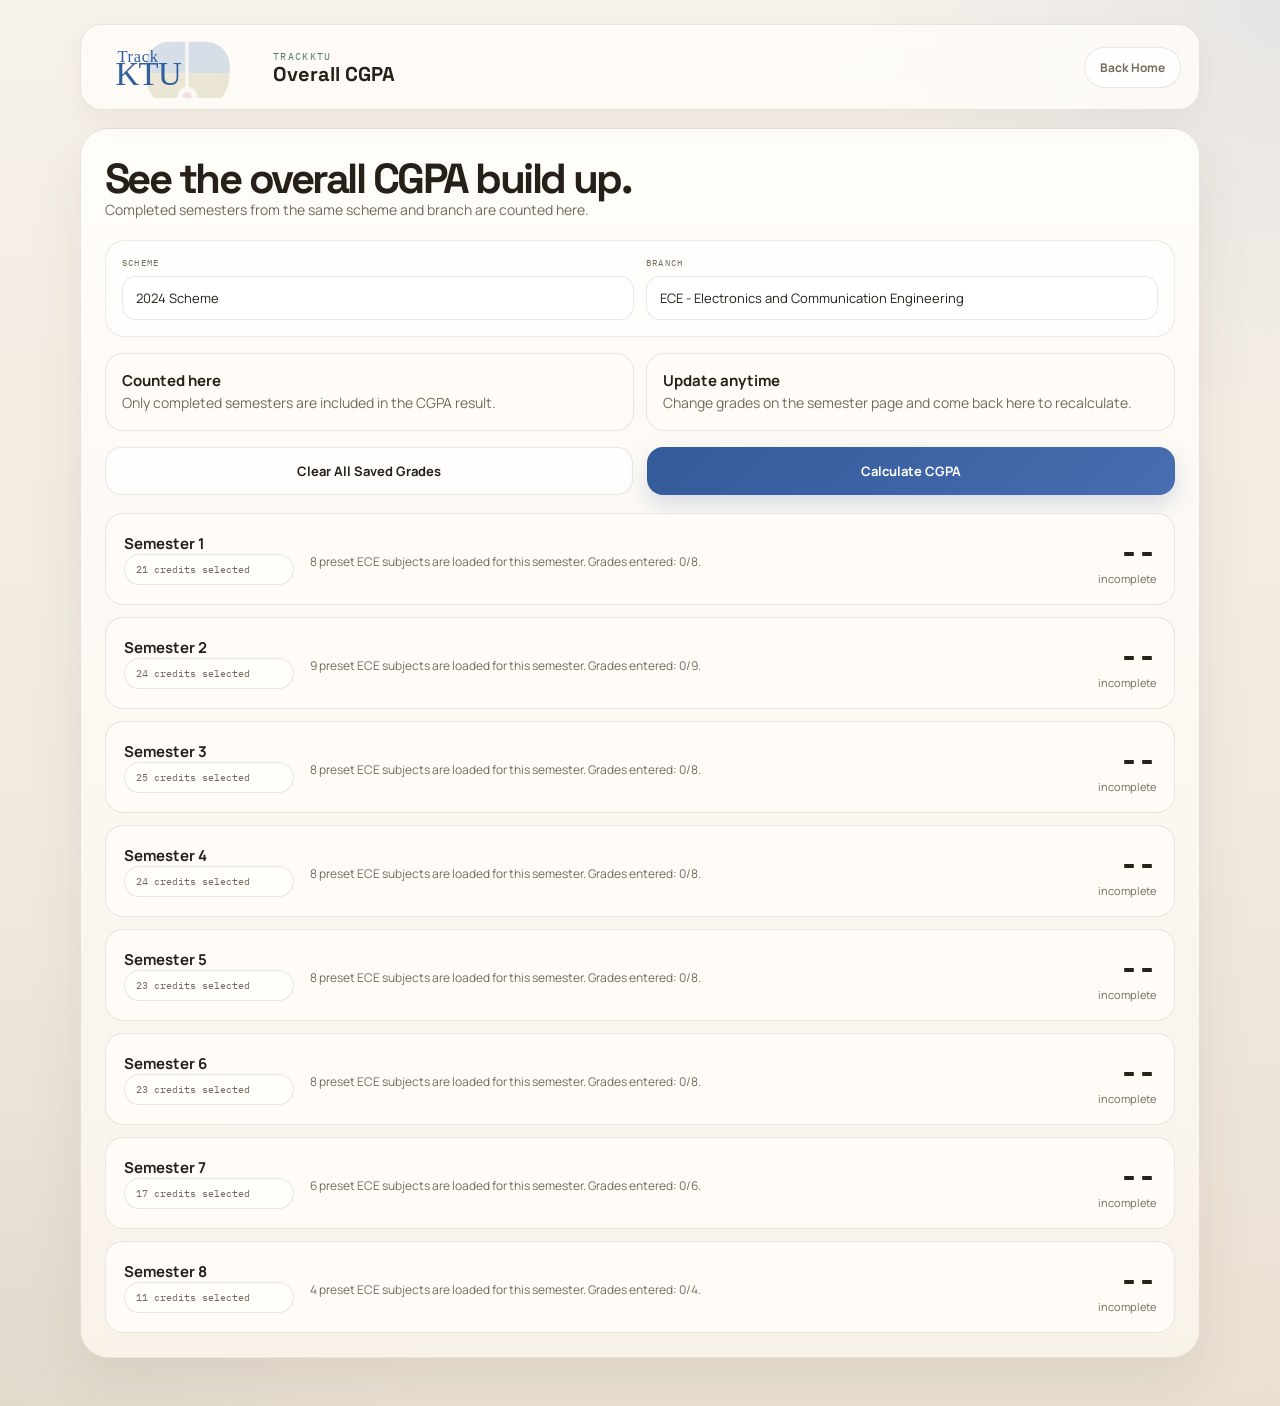
==== cgpa.html @ 6e009ef2 "Launch TrackKTU website" ====
<!DOCTYPE html>
<html lang="en">
<head>
<meta charset="UTF-8">
<meta name="viewport" content="width=device-width, initial-scale=1.0">
<title>TrackKTU - Overall CGPA</title>
<meta name="description" content="Track overall KTU CGPA across completed semesters using saved SGPA entries in TrackKTU.">
<meta name="theme-color" content="#355a9a">
<link rel="icon" href="favicon.svg" type="image/svg+xml">
<link rel="manifest" href="site.webmanifest">
<link rel="preconnect" href="https://fonts.googleapis.com">
<link rel="preconnect" href="https://fonts.gstatic.com" crossorigin>
<link href="https://fonts.googleapis.com/css2?family=IBM+Plex+Mono:wght@400;600;700&family=Manrope:wght@400;500;600;700;800&family=Space+Grotesk:wght@500;700&display=swap" rel="stylesheet">
<link rel="stylesheet" href="styles.css">
</head>
<body data-page="cgpa">
<div class="shell page-stack">
  <header class="topbar">
    <div class="brand">
      <div class="logo"><img src="trackktu-logo.svg" alt="TrackKTU logo"></div>
      <div>
        <div class="eyebrow">TrackKTU</div>
        <div class="title" style="margin-bottom:0;">Overall CGPA</div>
      </div>
    </div>
    <a class="nav-link" href="index.html">Back Home</a>
  </header>

  <section class="panel">
    <div class="page-headline">
      <div>
        <h1 style="font-size:clamp(28px,5vw,42px);margin-top:6px;">See the overall CGPA build up.</h1>
        <p>Completed semesters from the same scheme and branch are counted here.</p>
      </div>
    </div>

    <div class="controls" style="grid-template-columns:repeat(2, 1fr);">
      <div class="field">
        <label>Scheme</label>
        <select id="scheme-select"></select>
      </div>
      <div class="field">
        <label>Branch</label>
        <select id="branch-select"></select>
      </div>
    </div>

    <div class="semester-top" style="margin-top:16px;">
      <div class="notice">
        <h3>Counted here</h3>
        <p>Only completed semesters are included in the CGPA result.</p>
      </div>
      <div class="notice">
        <h3>Update anytime</h3>
        <p>Change grades on the semester page and come back here to recalculate.</p>
      </div>
    </div>

    <div class="actions" style="margin-top: 16px;">
      <button class="btn btn-secondary" id="clear-all-btn" type="button">Clear All Saved Grades</button>
      <button class="btn btn-primary" id="calc-cgpa-btn" type="button">Calculate CGPA</button>
    </div>

    <div class="semester-list" id="semester-list"></div>

    <div class="result-card" id="cgpa-result">
      <div class="title">Cumulative GPA</div>
      <div class="result-value" id="cgpa-value">--</div>
      <div id="cgpa-badge"></div>
      <div class="metrics">
        <div class="stat-card"><div class="k">Completed Semesters</div><div class="v" id="cgpa-completed">--</div></div>
        <div class="stat-card"><div class="k">Total Credits</div><div class="v" id="cgpa-total-credits">--</div></div>
        <div class="stat-card"><div class="k">Equivalent %</div><div class="v" id="cgpa-percent">--</div></div>
        <div class="stat-card"><div class="k">Scope</div><div class="v" id="cgpa-scope">--</div></div>
      </div>
    </div>
  </section>
</div>

<div class="toast" id="toast"></div>
<script src="app.js"></script>
</body>
</html>
---- styles.css ----
:root {
    --bg: #f5f1ea;
    --bg2: #ece4d8;
    --surface: rgba(255, 253, 249, 0.92);
    --card: rgba(255, 252, 247, 0.98);
    --line: rgba(82, 68, 46, 0.12);
    --blue: #355a9a;
    --mint: #4f7b70;
    --gold: #9a7440;
    --rose: #9f6670;
    --ink: #171411;
    --text: #262019;
    --muted: #746a5d;
    --mono: "IBM Plex Mono", monospace;
    --sans: "Manrope", sans-serif;
    --display: "Space Grotesk", var(--sans);
    --shadow: 0 22px 54px rgba(70, 54, 34, 0.08);
    --shadow-soft: 0 10px 26px rgba(70, 54, 34, 0.05);
  }

  * { box-sizing: border-box; margin: 0; padding: 0; }

  body {
    min-height: 100vh;
    color: var(--text);
    font-family: var(--sans);
    background:
      radial-gradient(circle at top right, rgba(53, 90, 154, 0.08), transparent 22%),
      radial-gradient(circle at bottom left, rgba(79, 123, 112, 0.06), transparent 24%),
      linear-gradient(180deg, #f6f1ea 0%, #f0e9de 58%, #e9e0d1 100%);
    padding: 24px 14px 48px;
    overflow-x: hidden;
  }

  a { color: var(--blue); }

  .shell {
    width: min(100%, 1120px);
    margin: 0 auto;
  }

  .page-stack {
    display: grid;
    gap: 18px;
  }

  .topbar {
    display: flex;
    justify-content: space-between;
    align-items: center;
    gap: 12px;
    padding: 14px 18px;
    border: 1px solid var(--line);
    border-radius: 22px;
    background: rgba(255, 253, 249, 0.82);
    box-shadow: var(--shadow-soft);
    backdrop-filter: blur(14px);
  }

  .topbar .brand {
    display: flex;
    align-items: center;
    gap: 10px;
  }

  .topbar .logo {
    width: 164px;
    height: 56px;
    display: inline-flex;
    align-items: center;
    justify-content: center;
    flex: 0 0 auto;
  }

  .topbar .logo img {
    display: block;
    width: 100%;
    height: auto;
  }

  .nav-link {
    display: inline-flex;
    align-items: center;
    padding: 11px 15px;
    border-radius: 999px;
    border: 1px solid var(--line);
    background: rgba(255,255,255,0.74);
    color: var(--muted);
    text-decoration: none;
    font-size: 12px;
    font-weight: 700;
    letter-spacing: 0.01em;
  }

  .nav-link.active {
    background: rgba(53, 90, 154, 0.12);
    color: var(--ink);
  }

  .hero,
  .panel {
    border: 1px solid var(--line);
    border-radius: 28px;
    background: linear-gradient(180deg, rgba(255, 253, 249, 0.98), rgba(248, 242, 234, 0.98));
    box-shadow: var(--shadow);
  }

  .hero {
    padding: 28px;
    position: relative;
    overflow: hidden;
  }

  .hero::before,
  .hero::after {
    content: "";
    position: absolute;
    border-radius: 999px;
    pointer-events: none;
  }

  .hero::before {
    width: 260px;
    height: 260px;
    right: -110px;
    top: -120px;
    background: radial-gradient(circle, rgba(53, 90, 154, 0.14), transparent 72%);
  }

  .hero::after {
    width: 220px;
    height: 220px;
    left: -85px;
    bottom: -95px;
    background: radial-gradient(circle, rgba(79, 123, 112, 0.12), transparent 72%);
  }

  .panel-head,
  .branch-summary {
    position: relative;
    z-index: 1;
    display: flex;
    justify-content: space-between;
    gap: 16px;
    align-items: flex-start;
  }

  .hero-copy {
    position: relative;
    z-index: 1;
    display: flex;
    flex-direction: column;
    gap: 14px;
  }

  .hero-copy p {
    max-width: 520px;
  }

  .brand {
    display: flex;
    gap: 12px;
    align-items: center;
  }

  .eyebrow,
  .helper,
  .footer {
    font-family: var(--mono);
    font-size: 10px;
    letter-spacing: 1.3px;
    text-transform: uppercase;
    color: var(--mint);
  }

  h1 {
    margin-top: 2px;
    font-family: var(--display);
    font-size: clamp(34px, 6vw, 60px);
    line-height: 0.96;
    letter-spacing: -0.06em;
  }

  h1 span { color: var(--blue); }

  .subtitle,
  .copy,
  .notice p {
    position: relative;
    z-index: 1;
    max-width: 760px;
    color: var(--muted);
    font-size: 14px;
    line-height: 1.65;
  }

  .pills {
    display: flex;
    flex-wrap: wrap;
    gap: 10px;
    justify-content: flex-start;
  }

  .pill,
  .credit-pill,
  .sem-pill,
  .badge {
    padding: 8px 11px;
    border-radius: 999px;
    border: 1px solid rgba(82, 68, 46, 0.12);
    background: rgba(255,255,255,0.52);
    color: var(--muted);
    font-family: var(--mono);
    font-size: 10px;
    white-space: nowrap;
  }

  .home-grid {
    position: relative;
    z-index: 1;
    display: grid;
    grid-template-columns: minmax(280px, 0.92fr) minmax(0, 1.08fr);
    gap: 28px;
    align-items: stretch;
  }

  .portal-grid {
    display: grid;
    grid-template-columns: repeat(2, minmax(0, 1fr));
    gap: 14px;
  }

  .portal-card {
    position: relative;
    display: flex;
    flex-direction: column;
    justify-content: space-between;
    min-height: 170px;
    padding: 22px;
    border-radius: 24px;
    border: 1px solid rgba(82, 68, 46, 0.12);
    background: rgba(255, 255, 255, 0.66);
    color: var(--text);
    text-decoration: none;
    box-shadow: var(--shadow-soft);
    transition: transform 0.18s ease, box-shadow 0.18s ease, border-color 0.18s ease;
  }

  .portal-card:hover {
    transform: translateY(-2px);
    box-shadow: var(--shadow);
  }

  .portal-card-ref {
    grid-column: 1 / -1;
    min-height: 144px;
  }

  .portal-card-sgpa {
    background: linear-gradient(180deg, rgba(241, 246, 255, 0.96), rgba(255, 255, 255, 0.8));
  }

  .portal-card-cgpa {
    background: linear-gradient(180deg, rgba(240, 248, 245, 0.96), rgba(255, 255, 255, 0.8));
  }

  .portal-card-ref {
    background: linear-gradient(180deg, rgba(251, 246, 238, 0.96), rgba(255, 255, 255, 0.8));
  }

  .portal-index {
    font-family: var(--mono);
    font-size: 10px;
    letter-spacing: 1.2px;
    color: var(--muted);
  }

  .portal-title {
    margin-top: auto;
    font-family: var(--display);
    font-size: 27px;
    line-height: 1;
    letter-spacing: -0.05em;
    color: var(--ink);
  }

  .portal-copy {
    margin-top: 10px;
    max-width: 260px;
    color: var(--muted);
    font-size: 13px;
    line-height: 1.55;
  }

  .stats,
  .controls,
  .metrics,
  .grade-grid,
  .semester-top {
    display: grid;
    gap: 12px;
  }

  .controls { margin-top: 18px; grid-template-columns: repeat(4, 1fr); }
  .stats { margin-top: 16px; grid-template-columns: repeat(4, 1fr); }
  .metrics,
  .grade-grid,
  .semester-top { grid-template-columns: repeat(2, 1fr); }

  .stat-card,
  .course-card,
  .semester-card,
  .result-card,
  .notice,
  .grade-card {
    border: 1px solid var(--line);
    border-radius: 18px;
    background: var(--card);
  }

  .stat-card,
  .notice,
  .grade-card,
  .result-card {
    padding: 16px;
  }

  .stat-card .k,
  .metric .k,
  .section-tag,
  .field label,
  th {
    font-family: var(--mono);
    font-size: 9px;
    letter-spacing: 1.2px;
    text-transform: uppercase;
    color: var(--muted);
  }

  .stat-card .v,
  .metric .v,
  .branch-chip .v {
    margin-top: 6px;
    font-family: var(--mono);
    font-size: 18px;
    font-weight: 700;
  }

  .branch-chip p,
  .semester-copy,
  .course-meta {
    margin-top: 6px;
    color: var(--muted);
    font-size: 12px;
    line-height: 1.55;
  }

  .btn {
    border: none;
    font-family: var(--sans);
    font-size: 13px;
    font-weight: 700;
    cursor: pointer;
  }

  .panel {
    padding: 24px;
  }

  .panel-head {
    padding-bottom: 14px;
    margin-bottom: 4px;
    border-bottom: 1px solid rgba(255,255,255,0.06);
  }

  .title {
    font-family: var(--display);
    font-size: 20px;
    font-weight: 800;
    line-height: 1.1;
    margin-bottom: 4px;
  }

  .helper {
    color: var(--muted);
    max-width: 360px;
    line-height: 1.6;
  }

  .page-headline {
    display: flex;
    justify-content: space-between;
    gap: 12px;
    align-items: flex-start;
    margin-bottom: 14px;
  }

  .page-headline p {
    color: var(--muted);
    font-size: 14px;
    line-height: 1.6;
    max-width: 560px;
  }

  .field label {
    display: block;
    margin-bottom: 8px;
  }

  .controls {
    padding: 16px;
    border: 1px solid rgba(82, 68, 46, 0.1);
    border-radius: 20px;
    background: rgba(255,255,255,0.54);
  }

  .field select,
  .field input {
    width: 100%;
    background: rgba(255,255,255,0.92);
    color: var(--text);
    border: 1px solid var(--line);
    border-radius: 14px;
    padding: 12px 13px;
    font-family: var(--sans);
    font-size: 13px;
    outline: none;
    appearance: none;
  }

  .field select:focus,
  .field input:focus {
    border-color: var(--blue);
    box-shadow: 0 0 0 4px rgba(53, 90, 154, 0.08);
  }

  .course-list,
  .semester-list {
    display: flex;
    flex-direction: column;
    gap: 12px;
    margin-top: 18px;
  }

  .course-card,
  .semester-card {
    padding: 18px;
  }

  .course-card {
    display: grid;
    grid-template-columns: minmax(0, 1.6fr) 104px 132px 168px;
    gap: 16px;
    align-items: center;
  }

  .course-name,
  .semester-title,
  .notice h3 {
    font-size: 15px;
    font-weight: 700;
  }

  .course-name {
    position: relative;
    display: inline-block;
    z-index: 0;
    font-family: var(--display);
    font-size: 18px;
    letter-spacing: -0.03em;
    line-height: 1.2;
    padding: 1px 4px 2px 2px;
  }

  .course-name::after {
    content: "";
    position: absolute;
    left: -4px;
    right: -8px;
    bottom: 0.14em;
    height: 0.58em;
    border-radius: 8px 3px 7px 4px;
    background: rgba(255, 225, 116, 0.58);
    transform: rotate(-1.4deg);
    z-index: -1;
    filter: saturate(1.02);
  }

  .course-card:nth-child(3n + 2) .course-name::after {
    background: rgba(164, 224, 200, 0.5);
    transform: rotate(0.8deg);
  }

  .course-card:nth-child(3n) .course-name::after {
    background: rgba(168, 195, 255, 0.46);
    transform: rotate(-0.5deg);
  }

  .actions {
    display: grid;
    grid-template-columns: repeat(2, 1fr);
    gap: 14px;
    margin-top: 18px;
  }

  .btn {
    border-radius: 16px;
    padding: 14px 16px;
    transition: transform 0.16s ease, box-shadow 0.16s ease, border-color 0.16s ease;
  }

  .btn-primary {
    background: linear-gradient(135deg, #355a9a, #486db0);
    color: #fff;
    box-shadow: 0 10px 22px rgba(53, 90, 154, 0.18);
  }

  .btn-secondary {
    background: rgba(255,255,255,0.78);
    color: var(--text);
    border: 1px solid var(--line);
  }

  .btn:hover {
    transform: translateY(-1px);
  }

  .btn-secondary:hover {
    border-color: rgba(53, 90, 154, 0.24);
  }

  .result-card { display: none; margin-top: 18px; }
  .result-card.visible {
    display: block;
    background: linear-gradient(180deg, rgba(255,255,255,0.9), rgba(246, 242, 236, 0.96));
  }

  .result-value {
    font-family: var(--mono);
    font-size: 54px;
    line-height: 1;
    color: var(--mint);
    margin: 12px 0 14px;
  }

  .badge.distinction { color: var(--mint); border-color: rgba(33,221,181,0.2); }
  .badge.first { color: var(--blue); border-color: rgba(94,143,255,0.2); }
  .badge.pass { color: var(--gold); border-color: rgba(255,191,99,0.2); }

  .semester-card {
    display: grid;
    grid-template-columns: 170px minmax(0, 1fr) 120px;
    gap: 16px;
    align-items: center;
  }

  .semester-score {
    text-align: right;
  }

  .semester-score .sgpa {
    font-family: var(--mono);
    font-size: 30px;
    font-weight: 700;
  }

  .verified-credit {
    background: rgba(53, 90, 154, 0.1);
    border-color: rgba(53, 90, 154, 0.18);
    color: var(--blue);
    text-align: center;
    box-shadow: inset 0 1px 0 rgba(255,255,255,0.45);
  }

  .semester-score .note {
    color: var(--muted);
    font-size: 11px;
  }

  .resource-grid {
    display: grid;
    grid-template-columns: repeat(2, minmax(0, 1fr));
    gap: 14px;
  }

  .notice ul {
    display: grid;
    gap: 8px;
    list-style: none;
    margin-top: 10px;
    padding-left: 0;
    color: var(--muted);
    font-size: 12px;
    line-height: 1.6;
  }

  .notice li {
    padding: 10px 12px;
    border-radius: 14px;
    background: rgba(255,255,255,0.72);
    border: 1px solid rgba(82, 68, 46, 0.06);
  }

  table {
    width: 100%;
    border-collapse: collapse;
    overflow: hidden;
  }

  .table-shell {
    margin-top: 16px;
    overflow: hidden;
    border-radius: 20px;
    border: 1px solid var(--line);
    background: rgba(255,255,255,0.72);
  }

  th,
  td {
    padding: 14px 16px;
    text-align: left;
  }

  td {
    border-top: 1px solid rgba(82, 68, 46, 0.08);
    font-family: var(--mono);
    font-size: 12px;
  }

  .grade-card {
    text-align: center;
    padding: 18px 14px;
  }

  .grade-card .g {
    font-family: var(--display);
    font-size: 24px;
    font-weight: 700;
    color: var(--mint);
  }

  .grade-card .p {
    color: var(--muted);
    font-family: var(--mono);
    font-size: 11px;
    margin-top: 6px;
  }

  .course-card:hover,
  .semester-card:hover,
  .grade-card:hover,
  .stat-card:hover,
  .notice:hover {
    box-shadow: var(--shadow-soft);
  }

  .footer { display: none; }

  .toast {
    position: fixed;
    left: 50%;
    bottom: 20px;
    transform: translateX(-50%) translateY(20px);
    padding: 12px 16px;
    border-radius: 999px;
    background: rgba(23, 20, 17, 0.96);
    border: 1px solid var(--line);
    color: #f7f2e9;
    font-family: var(--mono);
    font-size: 11px;
    opacity: 0;
    pointer-events: none;
    transition: 0.2s ease;
  }

  .toast.visible {
    opacity: 1;
    transform: translateX(-50%) translateY(0);
  }

  @media (max-width: 980px) {
    .controls,
    .stats {
      grid-template-columns: repeat(2, 1fr);
    }

    .home-grid {
      grid-template-columns: 1fr;
    }

    .topbar {
      flex-direction: column;
      align-items: flex-start;
    }

    .course-card,
    .semester-card,
    .resource-grid,
    .grade-grid,
    .metrics,
    .semester-top,
    .portal-grid {
      grid-template-columns: 1fr;
    }

    .semester-score {
      text-align: left;
    }
  }

  @media (max-width: 640px) {
    .panel-head,
    .page-headline {
      flex-direction: column;
      align-items: flex-start;
    }

    .controls,
    .stats,
    .actions {
      grid-template-columns: 1fr;
    }

    .hero {
      padding: 22px;
    }

    .portal-card,
    .portal-card-ref {
      min-height: 144px;
    }

    .result-value { font-size: 44px; }
    .course-card { grid-template-columns: 1fr; }
  }
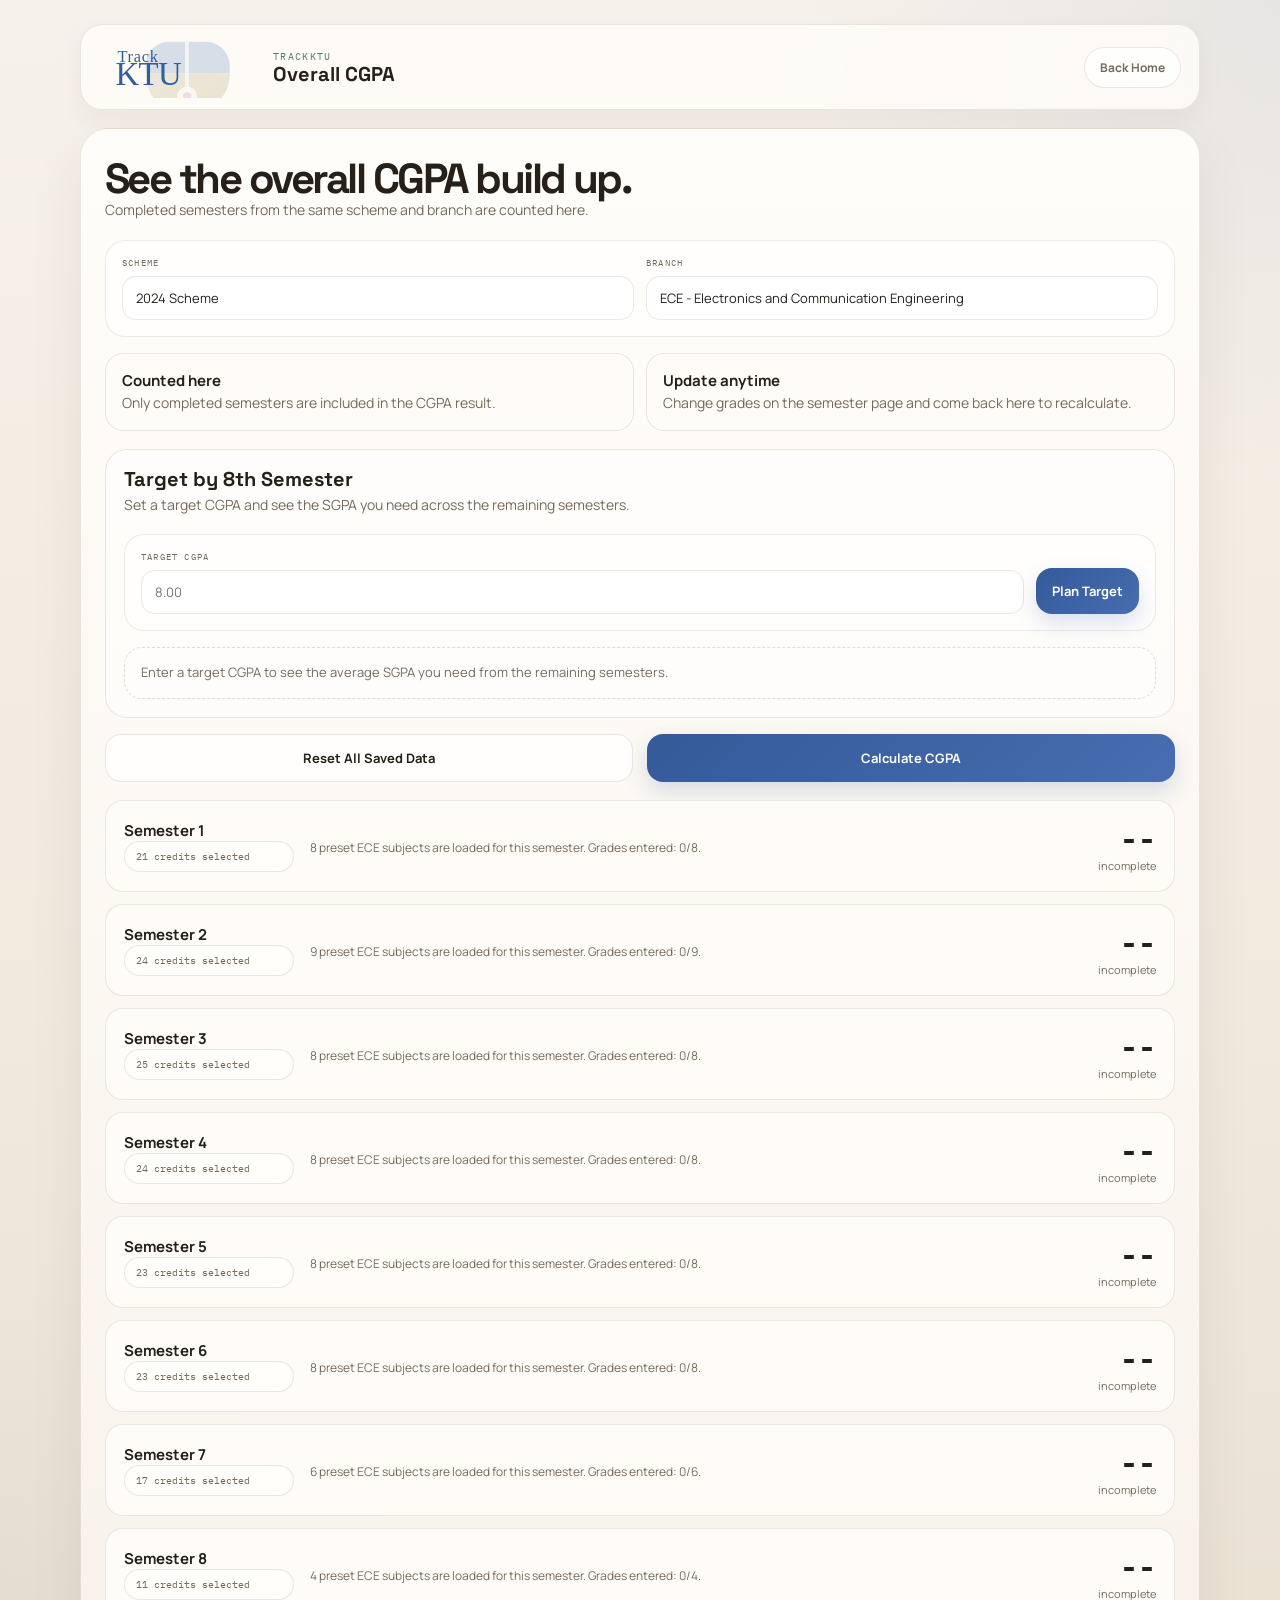
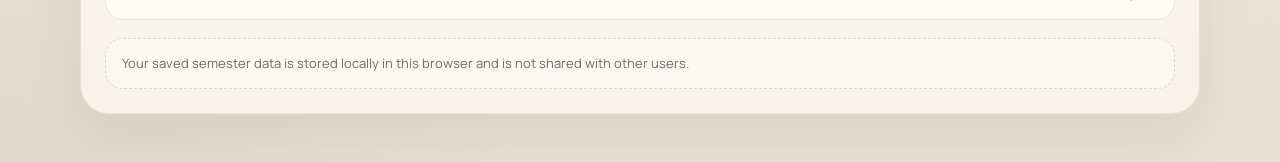
==== commit aa8223b7: "Add CGPA target planner" ====
--- a/cgpa.html
+++ b/cgpa.html
@@ -56,8 +56,27 @@
       </div>
     </div>
 
+    <div class="planner-panel">
+      <div class="page-headline planner-headline">
+        <div>
+          <div class="title">Target by 8th Semester</div>
+          <p>Set a target CGPA and see the SGPA you need across the remaining semesters.</p>
+        </div>
+      </div>
+
+      <div class="controls planner-controls" style="grid-template-columns: 1fr auto;">
+        <div class="field">
+          <label>Target CGPA</label>
+          <input id="target-cgpa-input" type="number" min="0" max="10" step="0.01" placeholder="8.00">
+        </div>
+        <button class="btn btn-primary" id="calc-target-btn" type="button">Plan Target</button>
+      </div>
+
+      <div class="planner-result" id="target-plan"></div>
+    </div>
+
     <div class="actions" style="margin-top: 16px;">
-      <button class="btn btn-secondary" id="clear-all-btn" type="button">Clear All Saved Grades</button>
+      <button class="btn btn-secondary" id="clear-all-btn" type="button">Reset All Saved Data</button>
       <button class="btn btn-primary" id="calc-cgpa-btn" type="button">Calculate CGPA</button>
     </div>
 
@@ -74,6 +93,10 @@
         <div class="stat-card"><div class="k">Scope</div><div class="v" id="cgpa-scope">--</div></div>
       </div>
     </div>
+
+    <div class="trust-note">
+      Your saved semester data is stored locally in this browser and is not shared with other users.
+    </div>
   </section>
 </div>
 
--- a/styles.css
+++ b/styles.css
@@ -292,6 +292,86 @@
     line-height: 1.55;
   }
 
+  .trust-note {
+    margin-top: 18px;
+    padding: 14px 16px;
+    border: 1px dashed rgba(82, 68, 46, 0.18);
+    border-radius: 18px;
+    background: rgba(255,255,255,0.44);
+    color: var(--muted);
+    font-size: 13px;
+    line-height: 1.65;
+  }
+
+  .planner-panel {
+    margin-top: 18px;
+    padding: 18px;
+    border: 1px solid var(--line);
+    border-radius: 22px;
+    background: rgba(255,255,255,0.54);
+  }
+
+  .planner-headline {
+    margin-bottom: 12px;
+  }
+
+  .planner-controls {
+    align-items: end;
+  }
+
+  .planner-result {
+    margin-top: 16px;
+  }
+
+  .planner-summary,
+  .planner-grid {
+    display: grid;
+    gap: 12px;
+  }
+
+  .planner-summary {
+    grid-template-columns: repeat(4, minmax(0, 1fr));
+  }
+
+  .planner-grid {
+    grid-template-columns: repeat(3, minmax(0, 1fr));
+    margin-top: 14px;
+  }
+
+  .planner-card {
+    padding: 16px;
+    border: 1px solid var(--line);
+    border-radius: 18px;
+    background: rgba(255,255,255,0.82);
+  }
+
+  .planner-target {
+    margin-top: 12px;
+    font-family: var(--display);
+    font-size: 22px;
+    line-height: 1;
+    letter-spacing: -0.04em;
+    color: var(--blue);
+  }
+
+  .planner-copy {
+    margin-top: 14px;
+    padding: 14px 16px;
+    border-radius: 16px;
+    background: rgba(53, 90, 154, 0.08);
+    color: var(--text);
+    font-size: 13px;
+    line-height: 1.65;
+  }
+
+  .planner-warning {
+    background: rgba(154, 116, 64, 0.12);
+  }
+
+  .planner-empty {
+    margin-top: 0;
+  }
+
   .stats,
   .controls,
   .metrics,
@@ -650,7 +730,8 @@
   .semester-card:hover,
   .grade-card:hover,
   .stat-card:hover,
-  .notice:hover {
+  .notice:hover,
+  .trust-note:hover {
     box-shadow: var(--shadow-soft);
   }
 
@@ -699,7 +780,9 @@
     .grade-grid,
     .metrics,
     .semester-top,
-    .portal-grid {
+    .portal-grid,
+    .planner-summary,
+    .planner-grid {
       grid-template-columns: 1fr;
     }
 
@@ -725,6 +808,11 @@
       padding: 22px;
     }
 
+    .topbar .logo {
+      width: 144px;
+      height: 50px;
+    }
+
     .portal-card,
     .portal-card-ref {
       min-height: 144px;
